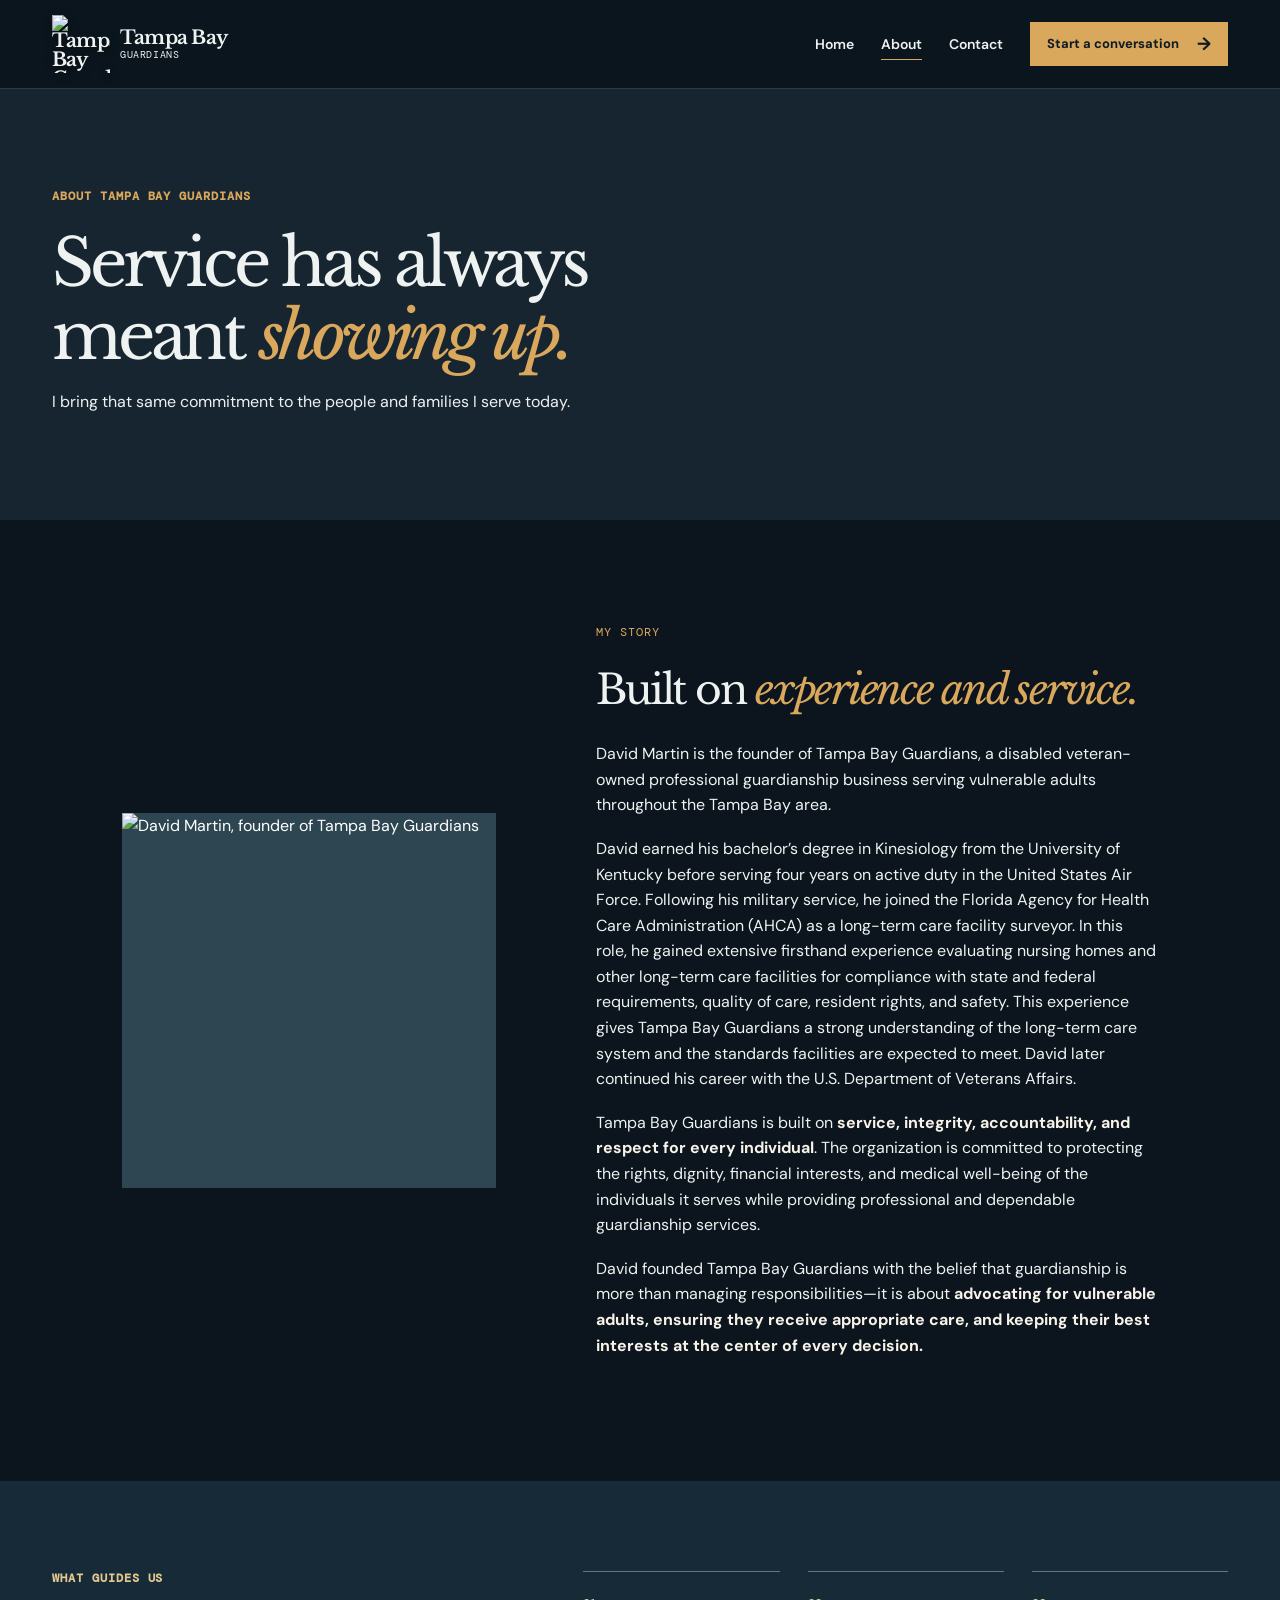
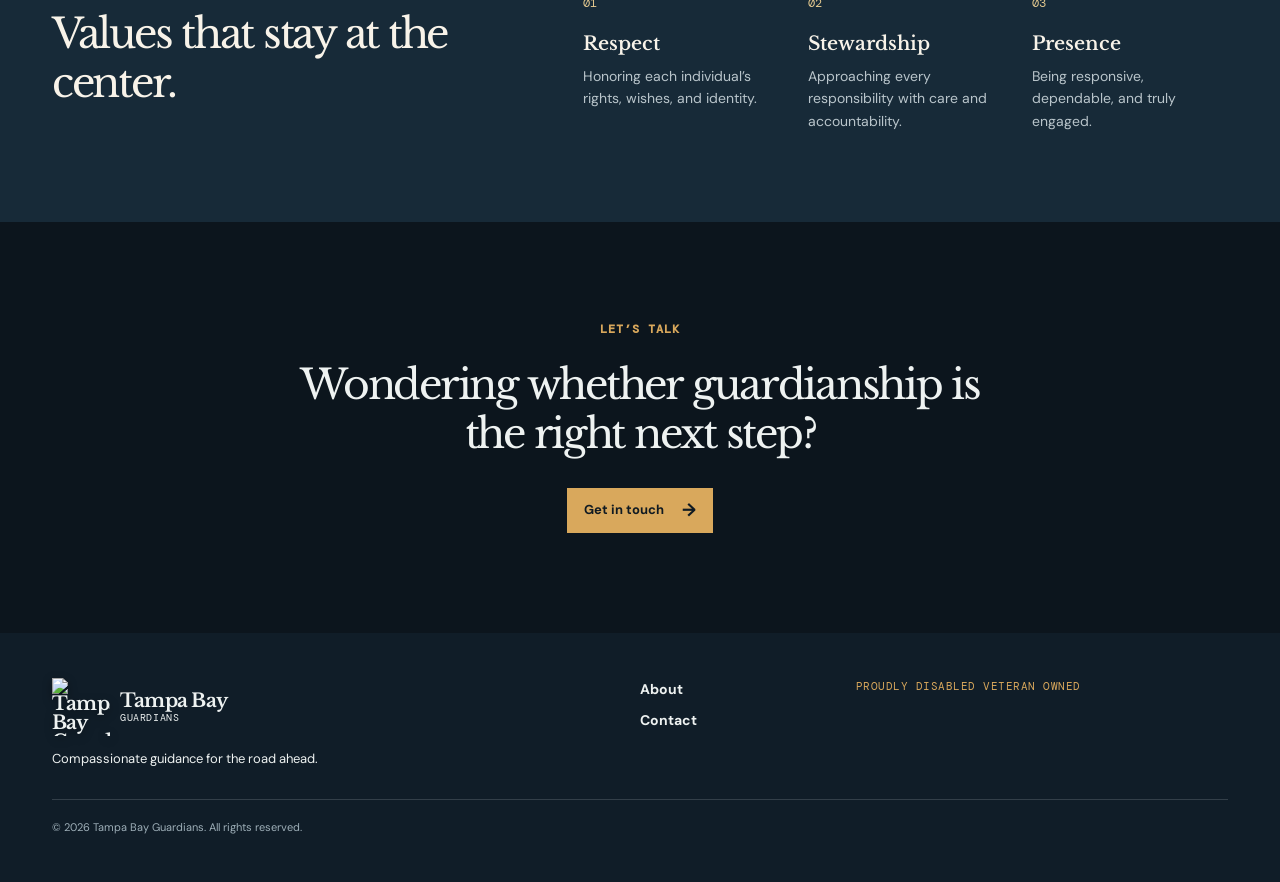
==== about.html @ 3ca5fc1d "Add files via upload" ====
<!doctype html>
<html lang="en">
  <head>
    <meta charset="UTF-8" />
    <meta name="viewport" content="width=device-width, initial-scale=1.0" />
    <meta name="description" content="Learn about Tampa Bay Guardians and its person-first approach." />
    <title>About | Tampa Bay Guardians</title>
    <link rel="preconnect" href="https://fonts.googleapis.com" />
    <link rel="preconnect" href="https://fonts.gstatic.com" crossorigin />
    <link href="https://fonts.googleapis.com/css2?family=DM+Mono&family=DM+Sans:opsz,wght@9..40,400;9..40,500;9..40,600;9..40,700&family=Libre+Baskerville:ital,wght@0,400;0,700;1,400&display=swap" rel="stylesheet" />
    <link rel="stylesheet" href="styles.css" />
  </head>
  <body>
    <header class="site-header">
      <div class="nav-wrap">
        <a class="brand" href="index.html" aria-label="Tampa Bay Guardians home"><img class="brand-logo" src="assets/tampa-bay-guardians-logo-v2.png" alt="Tampa Bay Guardians logo" /><span>Tampa Bay<span class="brand-sub">Guardians</span></span></a>
        <button class="menu-toggle" type="button" aria-expanded="false" aria-controls="site-nav"><span></span><span></span></button>
        <nav id="site-nav" class="site-nav" aria-label="Main navigation"><a href="index.html">Home</a><a class="active" href="about.html">About</a><a href="contact.html">Contact</a><a class="nav-cta" href="contact.html">Start a conversation <span>→</span></a></nav>
      </div>
    </header>
    <main>
      <section class="page-hero about-hero">
        <p class="eyebrow">About Tampa Bay Guardians</p>
        <h1>Service has always meant <em>showing up.</em></h1>
        <p>I bring that same commitment to the people and families I serve today.</p>
        <img class="about-hero-crest" src="assets/tampa-bay-guardians-logo-v2.png" alt="" />
      </section>
      <section class="about-story">
        <div class="portrait-placeholder"><img src="assets/Martin_David_Headshot.PNG" alt="David Martin, founder of Tampa Bay Guardians" /><div class="portrait-fallback" aria-hidden="true">DM</div></div>
        <div class="story-copy">
          <div class="section-label"><span>My story</span></div>
          <h2>Built on <em>experience and service.</em></h2>
          <p>David Martin is the founder of Tampa Bay Guardians, a disabled veteran-owned professional guardianship business serving vulnerable adults throughout the Tampa Bay area.</p>
          <p>David earned his bachelor’s degree in Kinesiology from the University of Kentucky before serving four years on active duty in the United States Air Force. Following his military service, he joined the Florida Agency for Health Care Administration (AHCA) as a long-term care facility surveyor. In this role, he gained extensive firsthand experience evaluating nursing homes and other long-term care facilities for compliance with state and federal requirements, quality of care, resident rights, and safety. This experience gives Tampa Bay Guardians a strong understanding of the long-term care system and the standards facilities are expected to meet. David later continued his career with the U.S. Department of Veterans Affairs.</p>
          <p>Tampa Bay Guardians is built on <strong>service, integrity, accountability, and respect for every individual</strong>. The organization is committed to protecting the rights, dignity, financial interests, and medical well-being of the individuals it serves while providing professional and dependable guardianship services.</p>
          <p>David founded Tampa Bay Guardians with the belief that guardianship is more than managing responsibilities—it is about <strong>advocating for vulnerable adults, ensuring they receive appropriate care, and keeping their best interests at the center of every decision.</strong></p>
        </div>
      </section>
      <section class="values-section">
        <div><p class="eyebrow">What guides us</p><h2>Values that stay at the center.</h2></div>
        <div class="values-grid">
          <article><span>01</span><h3>Respect</h3><p>Honoring each individual’s rights, wishes, and identity.</p></article>
          <article><span>02</span><h3>Stewardship</h3><p>Approaching every responsibility with care and accountability.</p></article>
          <article><span>03</span><h3>Presence</h3><p>Being responsive, dependable, and truly engaged.</p></article>
        </div>
      </section>
      <section class="bottom-cta"><p class="eyebrow">Let’s talk</p><h2>Wondering whether guardianship is the right next step?</h2><a class="button" href="contact.html">Get in touch <span>→</span></a></section>
    </main>
    <footer class="site-footer"><div class="footer-brand"><a class="brand" href="index.html"><img class="brand-logo" src="assets/tampa-bay-guardians-logo-v2.png" alt="Tampa Bay Guardians logo" /><span>Tampa Bay<span class="brand-sub">Guardians</span></span></a><p>Compassionate guidance for the road ahead.</p></div><div class="footer-links"><a href="about.html">About</a><a href="contact.html">Contact</a></div><p class="veteran-badge">Proudly disabled veteran owned</p><p class="copyright">© <span class="current-year"></span> Tampa Bay Guardians. All rights reserved.</p></footer>
    <script src="script.js"></script>
  </body>
</html>
---- styles.css ----
:root { --ink:#eef2f1; --moss:#9db0ba; --cream:#0c151d; --sand:#172531; --clay:#d9a85c; --line:rgba(232,240,241,.16); --heading:#f8f3e9; --muted:#b9c5cb; --surface:#132330; --surface-raised:#1c3040; --serif:"Libre Baskerville", Georgia, serif; --sans:"DM Sans", Arial, sans-serif; --mono:"DM Mono", monospace; }
* { box-sizing:border-box; }
html { scroll-behavior:smooth; }
body { margin:0; background:var(--cream); color:var(--ink); font-family:var(--sans); font-size:16px; line-height:1.6; }
a { color:inherit; text-decoration:none; }
.site-header { border-bottom:1px solid var(--line); background:rgba(247,243,235,.96); position:relative; z-index:10; }
.nav-wrap { max-width:1240px; min-height:88px; margin:auto; padding:0 32px; display:flex; align-items:center; justify-content:space-between; gap:28px; }
.brand { display:inline-flex; align-items:center; gap:10px; font:700 19px/1 var(--serif); letter-spacing:-.04em; }
.brand-logo { width:58px; height:58px; object-fit:contain; object-position:center; filter:drop-shadow(0 3px 5px rgba(0,0,0,.35)); }.brand-sub { display:block; margin-top:3px; font:10px/1 var(--mono); letter-spacing:.06em; text-transform:uppercase; }
.site-nav { display:flex; align-items:center; gap:27px; font-size:14px; font-weight:600; }.site-nav > a:not(.nav-cta) { position:relative; }.site-nav > a:not(.nav-cta)::after { content:""; position:absolute; height:1px; width:0; bottom:-5px; left:0; background:var(--clay); transition:.2s; }.site-nav > a.active::after,.site-nav > a:hover::after { width:100%; }.nav-cta,.button { background:var(--ink); color:white; padding:12px 17px; display:inline-flex; align-items:center; gap:18px; font-size:13px; font-weight:700; transition:.2s; }.nav-cta:hover,.button:hover { background:var(--clay); }.nav-cta span,.button span { font-size:18px; line-height:0; }
.menu-toggle { display:none; border:0; background:none; padding:8px; }.menu-toggle span { display:block; height:2px; width:24px; background:var(--ink); margin:5px; }
.hero { max-width:1240px; min-height:570px; margin:auto; padding:85px 32px 70px; display:grid; grid-template-columns:1.08fr .92fr; align-items:center; gap:70px; }.eyebrow,.section-label { font:12px/1.3 var(--mono); letter-spacing:.08em; text-transform:uppercase; }.eyebrow { color:var(--clay); font-weight:700; margin:0 0 22px; }.hero h1,.page-hero h1,.contact-hero h1 { font:400 clamp(42px,5.1vw,74px)/1.12 var(--serif); letter-spacing:-.065em; margin:0; max-width:700px; }.hero h1 em,.page-hero h1 em,.contact-hero h1 em,h2 em { color:var(--clay); font-weight:400; }.hero-intro { max-width:500px; font-size:19px; line-height:1.55; margin:28px 0 31px; }.hero-actions { display:flex; align-items:center; flex-wrap:wrap; gap:24px; }.text-link { font-size:14px; font-weight:700; border-bottom:1px solid var(--ink); padding-bottom:3px; }.text-link span { margin-left:9px; }
.hero-art { position:relative; overflow:hidden; align-self:stretch; min-height:420px; background:#d7ddce; }.sun { position:absolute; width:190px; height:190px; border-radius:50%; background:#efb279; right:18%; top:14%; }.hill { position:absolute; width:130%; border-radius:50% 50% 0 0; }.hill-back { height:250px; background:#839c79; right:-31%; bottom:9%; transform:rotate(-8deg); }.hill-front { height:280px; background:#496952; right:-35%; bottom:-28%; transform:rotate(-8deg); }.path { position:absolute; width:150px; height:450px; background:#e5c694; bottom:-245px; right:38%; border-radius:50%; transform:rotate(16deg); }.plant { position:absolute; width:65px; height:120px; bottom:40px; }.plant span { display:block; position:absolute; width:17px; height:80px; border-radius:100% 0 100% 0; background:#274a3d; transform-origin:bottom; }.plant span:nth-child(1){left:25px;top:12px;transform:rotate(-38deg)}.plant span:nth-child(2){left:29px;top:0;transform:rotate(4deg)}.plant span:nth-child(3){left:33px;top:23px;transform:rotate(42deg)}.plant-one{left:8%;}.plant-two{right:5%; bottom:22px; transform:scale(.72);}.art-note { position:absolute; right:7%; bottom:23px; color:white; font:italic 16px/1.45 var(--serif); }
.intro-section { max-width:1240px; margin:auto; padding:105px 32px; display:grid; grid-template-columns:.9fr 2.1fr; gap:50px; }.section-label { color:var(--moss); }.section-label span { color:var(--clay); margin-right:12px; }.intro-content { display:grid; grid-template-columns:1fr 1.2fr; gap:58px; }.intro-content h2,.services-heading h2,.promise-section h2,.story-copy h2,.values-section h2,.bottom-cta h2 { font:400 clamp(30px,3.2vw,46px)/1.2 var(--serif); letter-spacing:-.055em; margin:0; }.intro-content p { margin:0 0 17px; max-width:480px; }
.services-section { background:var(--ink); color:var(--cream); padding:90px max(32px, calc((100vw - 1176px)/2)); display:grid; grid-template-columns:.9fr 1.25fr; gap:95px; }.section-label.light { color:#d6dfd4; }.services-heading h2 { font-size:clamp(32px,3.4vw,48px); margin-top:25px; }.service { display:grid; grid-template-columns:46px 1fr; gap:17px; padding:24px 0; border-top:1px solid rgba(255,255,255,.22); }.service:last-child { border-bottom:1px solid rgba(255,255,255,.22); }.service-number { color:#d8b97c; font:12px var(--mono); }.service h3 { font:600 21px/1.2 var(--serif); margin:0 0 8px; }.service p { color:#e2e8df; margin:0; max-width:440px; font-size:15px; }
.promise-section { max-width:1240px; margin:auto; padding:90px 32px; display:grid; grid-template-columns:90px 1fr auto; gap:36px; align-items:center; }.promise-symbol { color:var(--clay); font-size:52px; }.promise-section h2 { max-width:680px; }.outline-button { border:1px solid var(--ink); padding:12px 16px; font-size:13px; font-weight:700; white-space:nowrap; }.outline-button:hover { color:white; background:var(--ink); }.outline-button span { margin-left:15px; }
.site-footer { background:#e9e0d1; padding:45px max(32px, calc((100vw - 1176px)/2)); display:grid; grid-template-columns:1.5fr .5fr 1fr; gap:30px; align-items:start; }.footer-brand p { margin:13px 0 0; font-size:13px; }.footer-links { display:flex; flex-direction:column; gap:9px; font-size:14px; font-weight:700; }.veteran-badge { margin:0; color:var(--clay); font:11px/1.5 var(--mono); text-transform:uppercase; letter-spacing:.045em; }.copyright { grid-column:1/-1; padding-top:19px; margin:0; border-top:1px solid var(--line); font-size:11px; color:#5d6b63; }
.page-hero,.contact-hero { padding:100px max(32px, calc((100vw - 1176px)/2)) 90px; background:#e9e0d1; position:relative; overflow:hidden; }.page-hero > p:last-child,.contact-hero > p:last-child { max-width:560px; margin:27px 0 0; font-size:19px; }.about-hero-crest { position:absolute; width:300px; right:8%; bottom:-105px; opacity:.16; }.about-story { max-width:1100px; margin:auto; padding:105px 32px; display:grid; grid-template-columns:.8fr 1.2fr; gap:100px; align-items:center; }.portrait-placeholder { min-height:375px; position:relative; display:grid; place-items:center; background:#2d4652; color:white; overflow:hidden; }.portrait-placeholder img { width:100%; height:100%; min-height:375px; object-fit:cover; display:block; }.portrait-fallback { display:none; position:absolute; place-items:center; height:140px; width:140px; border-radius:50%; background:var(--moss); font:48px var(--serif); }.story-copy .section-label { margin-bottom:24px; }.story-copy h2 { margin-bottom:27px; }.story-copy p { margin:0 0 18px; }.story-copy strong { color:var(--heading); font-weight:700; }.values-section { background:var(--moss); color:var(--cream); padding:90px max(32px, calc((100vw - 1176px)/2)); display:grid; grid-template-columns:.9fr 1.3fr; gap:85px; }.values-section .eyebrow { color:#e4c98f; }.values-grid { display:grid; grid-template-columns:repeat(3,1fr); gap:28px; }.values-grid article { border-top:1px solid rgba(255,255,255,.35); padding-top:17px; }.values-grid span { color:#e4c98f; font:12px var(--mono); }.values-grid h3 { font:600 19px var(--serif); margin:17px 0 10px; }.values-grid p { margin:0; color:#e1e8df; font-size:14px; }.bottom-cta { padding:100px 32px; max-width:850px; text-align:center; margin:auto; }.bottom-cta h2 { margin:0 auto 30px; max-width:720px; }
.contact-main { max-width:1176px; margin:auto; }.contact-hero { background:none; padding-left:0; padding-right:0; text-align:center; }.contact-hero h1,.contact-hero > p:last-child { margin-left:auto; margin-right:auto; }.contact-layout { border-top:1px solid var(--line); display:grid; grid-template-columns:1.35fr .65fr; gap:105px; padding:70px 0 100px; }.contact-form { display:grid; gap:22px; }.form-row { display:grid; grid-template-columns:1fr 1fr; gap:20px; }.contact-form label { display:grid; gap:7px; color:#45564d; font-size:13px; font-weight:700; }.optional { color:#7a887f; font-weight:400; }.contact-form input,.contact-form textarea { border:0; border-bottom:1px solid #9eaaa1; border-radius:0; background:transparent; padding:10px 0; color:var(--ink); outline:none; font:16px var(--sans); resize:vertical; }.contact-form input:focus,.contact-form textarea:focus { border-color:var(--clay); }.contact-form .button { border:0; justify-self:start; cursor:pointer; margin-top:4px; }.form-status { min-height:22px; color:var(--moss); margin:0; font-size:14px; }.contact-details { padding:5px 0; }.contact-details .eyebrow { margin-bottom:30px; }.contact-details > div { display:grid; gap:3px; margin-bottom:25px; }.contact-details span { color:#6f7d75; font:11px var(--mono); text-transform:uppercase; letter-spacing:.07em; }.contact-details a { font:600 17px var(--serif); border-bottom:1px solid transparent; width:max-content; }.contact-details a:hover { border-color:var(--clay); }.contact-details p { margin:0; }.contact-note { margin:38px 0 23px !important; padding:16px 0; border-top:1px solid var(--line); border-bottom:1px solid var(--line); color:#627169; font-size:13px; }
@media (max-width:760px) { .nav-wrap{min-height:74px;padding:0 20px}.brand{font-size:16px}.brand-logo{width:40px;height:40px}.brand-sub{font-size:8px}.menu-toggle{display:block}.site-nav{display:none;position:absolute;left:0;right:0;top:74px;background:var(--cream);padding:20px;box-shadow:0 14px 20px rgba(36,55,47,.1);align-items:stretch;gap:20px}.site-nav.open{display:flex}.nav-cta{justify-content:space-between}.hero{padding:62px 20px 0;grid-template-columns:1fr;gap:45px}.hero h1,.page-hero h1,.contact-hero h1{font-size:44px}.hero-intro{font-size:17px}.hero-art{min-height:350px;margin:0 -20px}.intro-section{padding:68px 20px;grid-template-columns:1fr;gap:30px}.intro-content{grid-template-columns:1fr;gap:21px}.services-section{padding:68px 20px;grid-template-columns:1fr;gap:45px}.promise-section{padding:68px 20px;grid-template-columns:1fr;gap:22px}.promise-symbol{font-size:42px}.outline-button{justify-self:start}.site-footer{padding:40px 20px;grid-template-columns:1fr;gap:26px}.copyright{grid-column:auto}.page-hero,.contact-hero{padding:70px 20px 62px}.about-story{padding:70px 20px;grid-template-columns:1fr;gap:47px}.portrait-placeholder{min-height:310px}.values-section{padding:68px 20px;grid-template-columns:1fr;gap:36px}.values-grid{grid-template-columns:1fr;gap:23px}.bottom-cta{padding:70px 20px}.contact-main{margin:0}.contact-layout{margin:0 20px;padding:55px 0 70px;grid-template-columns:1fr;gap:50px}.form-row{grid-template-columns:1fr}.contact-hero{padding-left:20px;padding-right:20px} }

/* Dark navy theme */
.site-header { background:rgba(12,21,29,.97); }
.nav-cta,.button { background:var(--clay); color:#101a22; }
.nav-cta:hover,.button:hover { background:#efc578; }
.menu-toggle span { background:var(--ink); }
.hero-art { background:#1f3541; border:1px solid rgba(238,242,241,.12); }
.sun { background:#d9a85c; }.hill-back { background:#637e85; }.hill-front { background:#263e4a; }.path { background:#bf9663; }.plant span { background:#0f242c; }
.intro-section,.promise-section,.about-story,.contact-main { color:var(--ink); }
.section-label { color:var(--moss); }
.services-section { background:#172a38; color:var(--heading); }
.services-section .service p { color:var(--muted); }
.promise-section { border-top:1px solid var(--line); }
.outline-button { border-color:rgba(238,242,241,.58); color:var(--heading); }
.outline-button:hover { background:var(--heading); color:#101a22; }
.site-footer { background:#101d28; color:var(--ink); }
.copyright { color:#9eafb8; }
.page-hero,.contact-hero { background:#172531; }
.portrait-placeholder { background:#2d4652; }.portrait-circle { background:#172b38; }.edit-note { color:#c0cbd0; }
.values-section { background:#172a38; color:var(--heading); }.values-grid p { color:var(--muted); }
.contact-form label { color:#ced8dc; }.optional,.contact-details span,.contact-note { color:#aebcc2; }
.contact-form input,.contact-form textarea { border-color:#71838d; color:var(--heading); }.contact-form input:focus,.contact-form textarea:focus { border-color:var(--clay); }
.form-status { color:#c4d6cb; }.contact-details a { color:var(--heading); }
.hero-panel { position:relative; overflow:hidden; align-self:stretch; min-height:420px; padding:39px; display:flex; flex-direction:column; justify-content:space-between; background:#172a38; border:1px solid rgba(238,242,241,.14); }
.panel-label { position:relative; z-index:1; margin:0 0 23px; color:var(--clay); font:700 11px/1.3 var(--mono); letter-spacing:.1em; text-transform:uppercase; }
.hero-panel h2 { position:relative; z-index:1; max-width:360px; margin:0; color:var(--heading); font:400 clamp(29px,3vw,42px)/1.18 var(--serif); letter-spacing:-.055em; }
.hero-panel h2 em { color:var(--clay); font-weight:400; }.panel-copy { position:relative; z-index:1; max-width:330px; margin:0; color:var(--muted); font-size:15px; line-height:1.6; }
.hero-crest { position:absolute; width:190px; height:auto; right:24px; bottom:62px; opacity:.3; filter:grayscale(1) contrast(1.1); }
@media (max-width:980px) { .hero { gap:38px; }.about-story { gap:55px; }.contact-layout { gap:55px; }.services-section,.values-section { gap:45px; } }
@media (max-width:860px) { .nav-wrap{min-height:74px;padding:0 24px}.menu-toggle{display:block}.site-nav{display:none;position:absolute;left:0;right:0;top:74px;background:var(--cream);padding:20px 24px;box-shadow:0 14px 20px rgba(36,55,47,.1);align-items:stretch;gap:20px}.site-nav.open{display:flex}.nav-cta{justify-content:space-between} }
@media (max-width:760px) { .hero-panel { min-height:350px; margin:0 -20px; padding:32px 20px; }.hero-crest { width:155px; right:18px; bottom:64px; opacity:.3; }.about-hero-crest { width:220px; right:-30px; bottom:-65px; }.portrait-placeholder,.portrait-placeholder img { min-height:310px; }.contact-details { text-align:center; }.contact-details > div { justify-items:center; }.contact-details a { width:auto; }.contact-details .veteran-badge { display:block; } }

/* Responsive finishing touches */
img { max-width:100%; }
body { overflow-x:hidden; }
@media (max-width:1100px) { .hero,.intro-section,.about-story { padding-left:24px; padding-right:24px; }.contact-main { padding-left:24px; padding-right:24px; }.contact-hero { padding-left:0; padding-right:0; }.site-footer,.services-section,.values-section { padding-left:24px; padding-right:24px; }.hero { gap:34px; }.contact-layout { gap:55px; } }
@media (max-width:560px) { .hero h1,.page-hero h1,.contact-hero h1 { font-size:clamp(35px,11vw,44px); }.hero { padding-top:48px; gap:34px; }.hero-panel { min-height:330px; padding:28px 18px; }.hero-panel h2 { font-size:clamp(27px,8vw,36px); }.hero-crest { width:290px; }.hero-intro { margin-top:20px; }.hero-actions { align-items:stretch; flex-direction:column; gap:16px; }.hero-actions .button,.hero-actions .text-link { align-self:flex-start; }.contact-layout { margin-left:0; margin-right:0; }.contact-form .button { width:100%; justify-content:space-between; }.about-hero-crest { width:135px; right:-24px; }.page-hero > p:last-child,.contact-hero > p:last-child { font-size:17px; } }

/* Final logo positioning */
.hero-crest { top:57%; left:50%; right:auto; bottom:auto; transform:translate(-50%,-50%); width:360px; opacity:.3; }
.hero-panel > div { width:100%; max-width:100%; display:flex; flex-direction:column; align-items:center; text-align:center; }
.hero-panel .panel-label,.hero-panel h2,.hero-panel .panel-copy { width:100%; max-width:100%; text-align:center; margin-left:auto; margin-right:auto; }
.hero-crest { width:430px; }
.about-hero-crest { top:50%; left:auto; right:max(32px, calc((100vw - 1100px)/2)); bottom:auto; transform:translateY(-50%); width:440px; opacity:.24; }
@media (max-width:980px) { .about-hero-crest { right:4%; width:330px; } }
@media (max-width:760px) { .hero-crest { top:57%; left:50%; width:340px; transform:translate(-50%,-50%); }.about-hero-crest { top:auto; left:auto; right:-30px; bottom:-34px; transform:none; width:165px; opacity:.2; } }
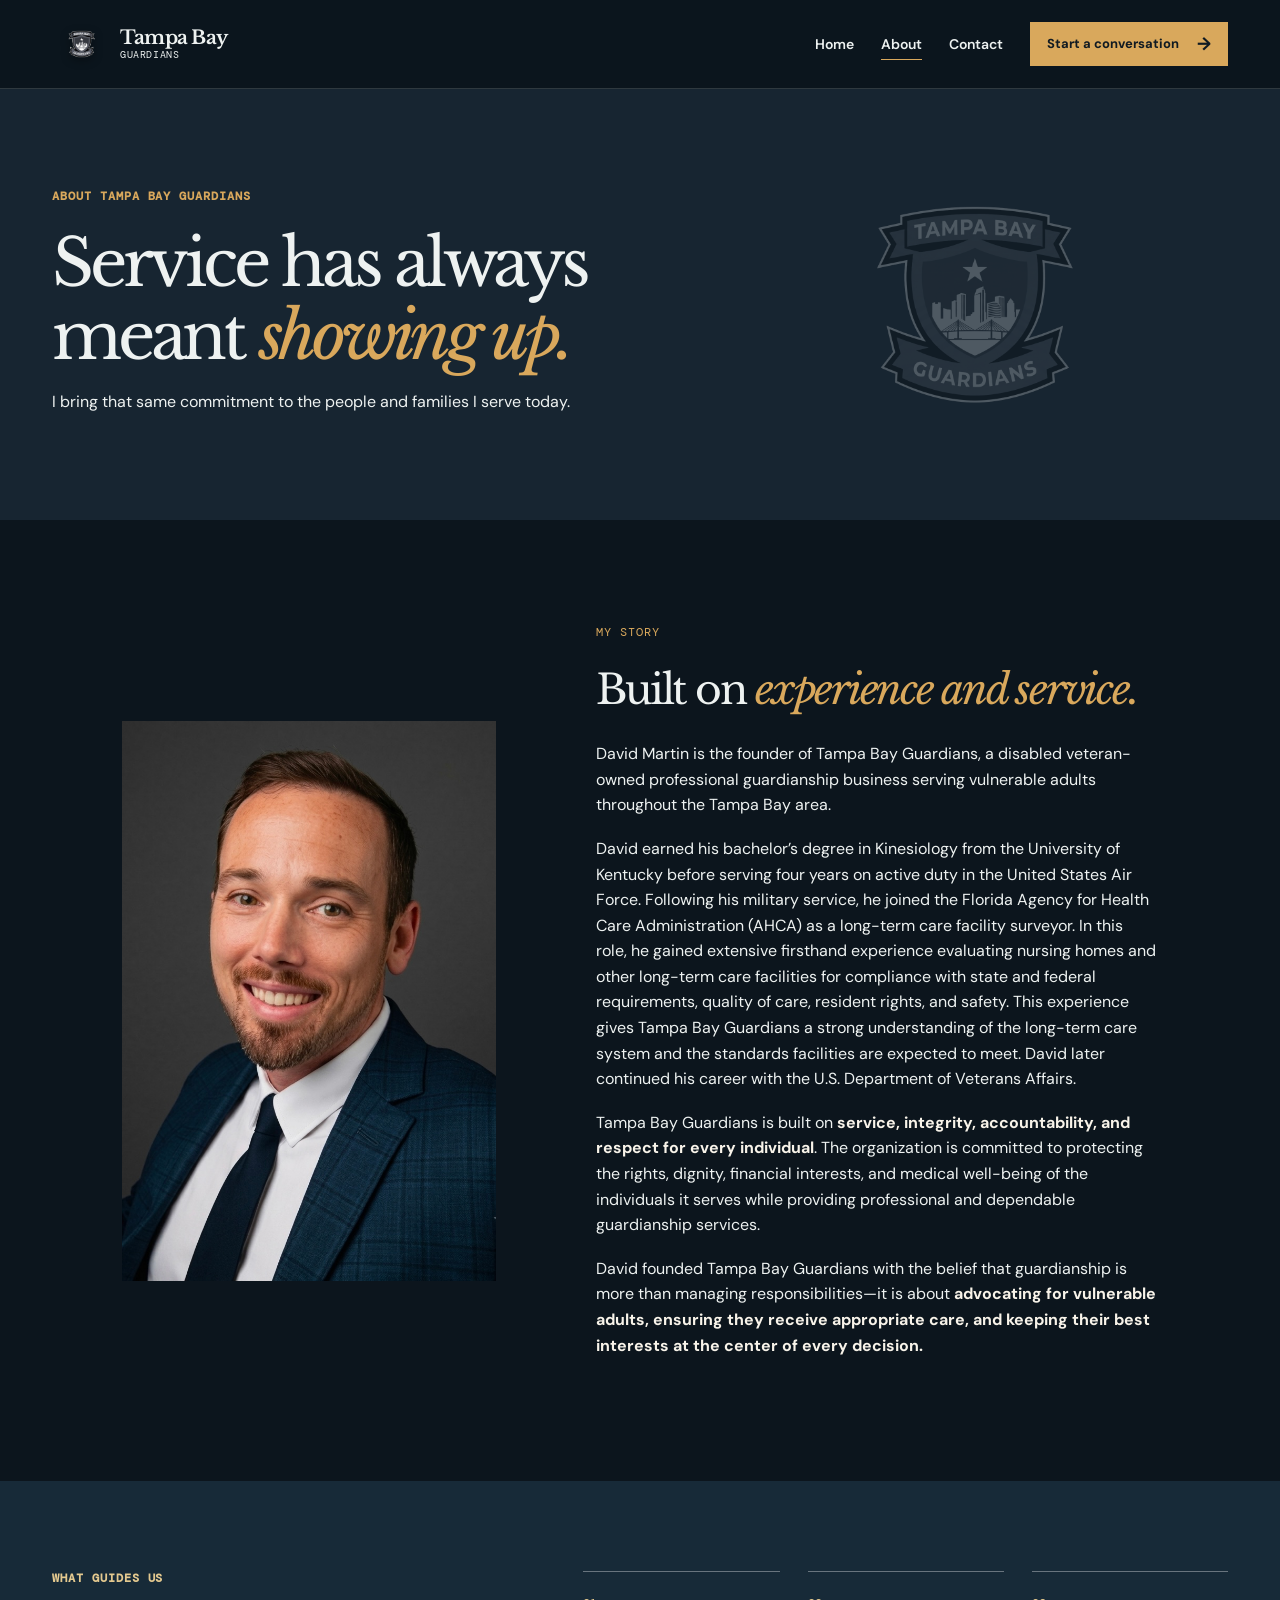
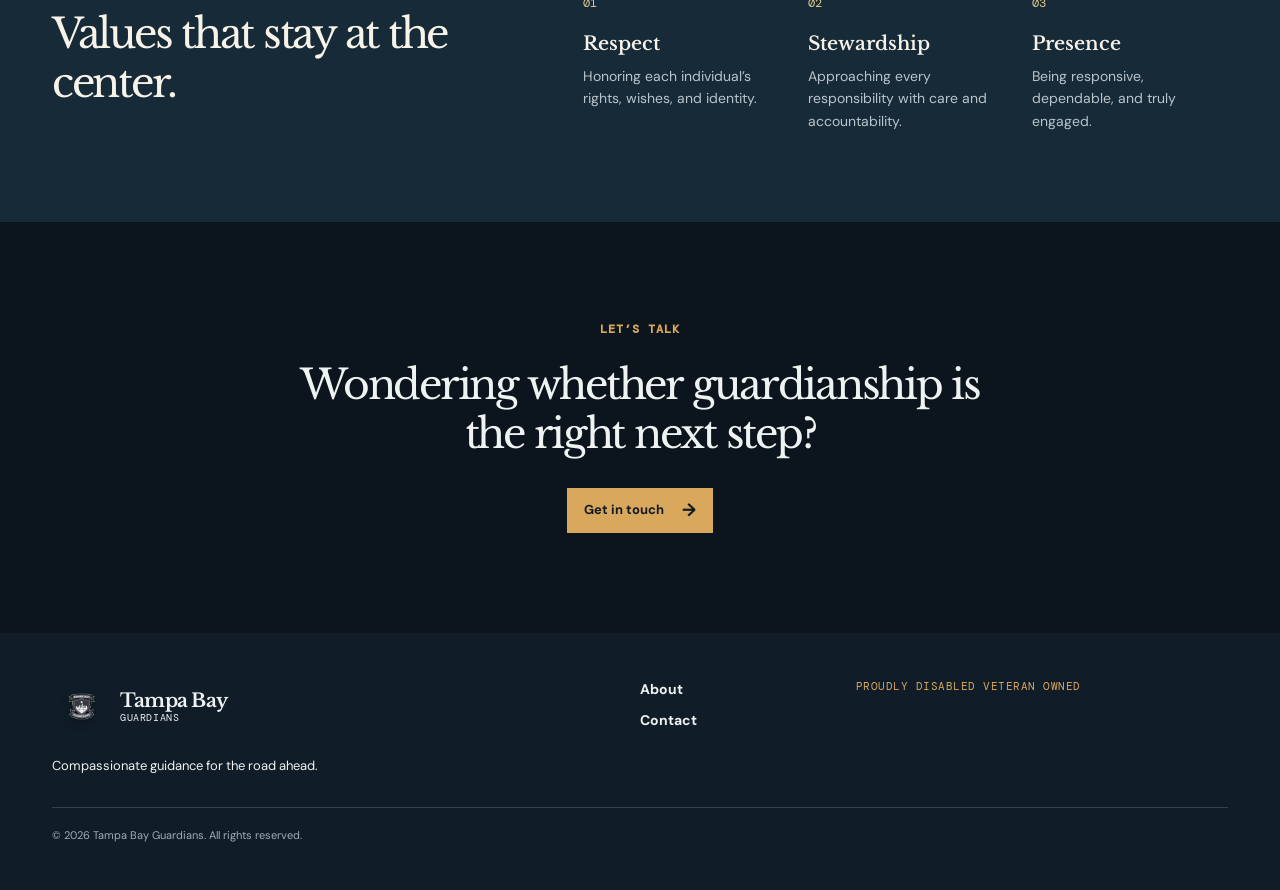
==== commit 05676eef: "Add files via upload" ====
--- a/about.html
+++ b/about.html
@@ -3,7 +3,10 @@
   <head>
     <meta charset="UTF-8" />
     <meta name="viewport" content="width=device-width, initial-scale=1.0" />
-    <meta name="description" content="Learn about Tampa Bay Guardians and its person-first approach." />
+    <meta name="description" content="Learn about David Martin and Tampa Bay Guardians, a disabled veteran-owned professional guardianship business serving vulnerable adults throughout Tampa Bay." />
+    <link rel="canonical" href="https://www.tampabayguardians.com/about.html" />
+    <meta property="og:type" content="website" /><meta property="og:url" content="https://www.tampabayguardians.com/about.html" /><meta property="og:title" content="About David Martin | Tampa Bay Guardians" /><meta property="og:description" content="Discover the experience, values, and person-first approach behind Tampa Bay Guardians." /><meta property="og:image" content="https://www.tampabayguardians.com/assets/Martin_David_Headshot.PNG" />
+    <meta name="twitter:card" content="summary" />
     <title>About | Tampa Bay Guardians</title>
     <link rel="preconnect" href="https://fonts.googleapis.com" />
     <link rel="preconnect" href="https://fonts.gstatic.com" crossorigin />
--- a/styles.css
+++ b/styles.css
@@ -54,7 +54,7 @@
 img { max-width:100%; }
 body { overflow-x:hidden; }
 @media (max-width:1100px) { .hero,.intro-section,.about-story { padding-left:24px; padding-right:24px; }.contact-main { padding-left:24px; padding-right:24px; }.contact-hero { padding-left:0; padding-right:0; }.site-footer,.services-section,.values-section { padding-left:24px; padding-right:24px; }.hero { gap:34px; }.contact-layout { gap:55px; } }
-@media (max-width:560px) { .hero h1,.page-hero h1,.contact-hero h1 { font-size:clamp(35px,11vw,44px); }.hero { padding-top:48px; gap:34px; }.hero-panel { min-height:330px; padding:28px 18px; }.hero-panel h2 { font-size:clamp(27px,8vw,36px); }.hero-crest { width:290px; }.hero-intro { margin-top:20px; }.hero-actions { align-items:stretch; flex-direction:column; gap:16px; }.hero-actions .button,.hero-actions .text-link { align-self:flex-start; }.contact-layout { margin-left:0; margin-right:0; }.contact-form .button { width:100%; justify-content:space-between; }.about-hero-crest { width:135px; right:-24px; }.page-hero > p:last-child,.contact-hero > p:last-child { font-size:17px; } }
+@media (max-width:560px) { .hero h1,.page-hero h1,.contact-hero h1 { font-size:clamp(35px,11vw,44px); }.hero { padding-top:48px; gap:34px; }.hero-panel { min-height:360px; padding:28px 18px; }.hero-panel h2 { font-size:clamp(27px,8vw,36px); }.hero-panel .panel-copy { max-width:290px; }.hero-crest { top:57%; left:50%; width:310px; right:auto; bottom:auto; transform:translate(-50%,-50%); }.hero-intro { margin-top:20px; }.hero-actions { align-items:stretch; flex-direction:column; gap:16px; }.hero-actions .button,.hero-actions .text-link { align-self:flex-start; }.contact-layout { margin-left:0; margin-right:0; }.contact-form .button { width:100%; justify-content:space-between; }.about-hero { padding-bottom:145px; }.about-hero-crest { width:155px; left:50%; right:auto; top:auto; bottom:22px; transform:translateX(-50%); opacity:.25; }.page-hero > p:last-child,.contact-hero > p:last-child { font-size:17px; } }
 
 /* Final logo positioning */
 .hero-crest { top:57%; left:50%; right:auto; bottom:auto; transform:translate(-50%,-50%); width:360px; opacity:.3; }
@@ -64,3 +64,4 @@
 .about-hero-crest { top:50%; left:auto; right:max(32px, calc((100vw - 1100px)/2)); bottom:auto; transform:translateY(-50%); width:440px; opacity:.24; }
 @media (max-width:980px) { .about-hero-crest { right:4%; width:330px; } }
 @media (max-width:760px) { .hero-crest { top:57%; left:50%; width:340px; transform:translate(-50%,-50%); }.about-hero-crest { top:auto; left:auto; right:-30px; bottom:-34px; transform:none; width:165px; opacity:.2; } }
+@media (max-width:560px) { .hero-crest { width:300px; }.about-hero { padding-bottom:155px; }.about-hero-crest { top:auto; left:50%; right:auto; bottom:24px; transform:translateX(-50%); width:min(430px,calc(100vw - 32px)); max-width:none; opacity:.25; } }
